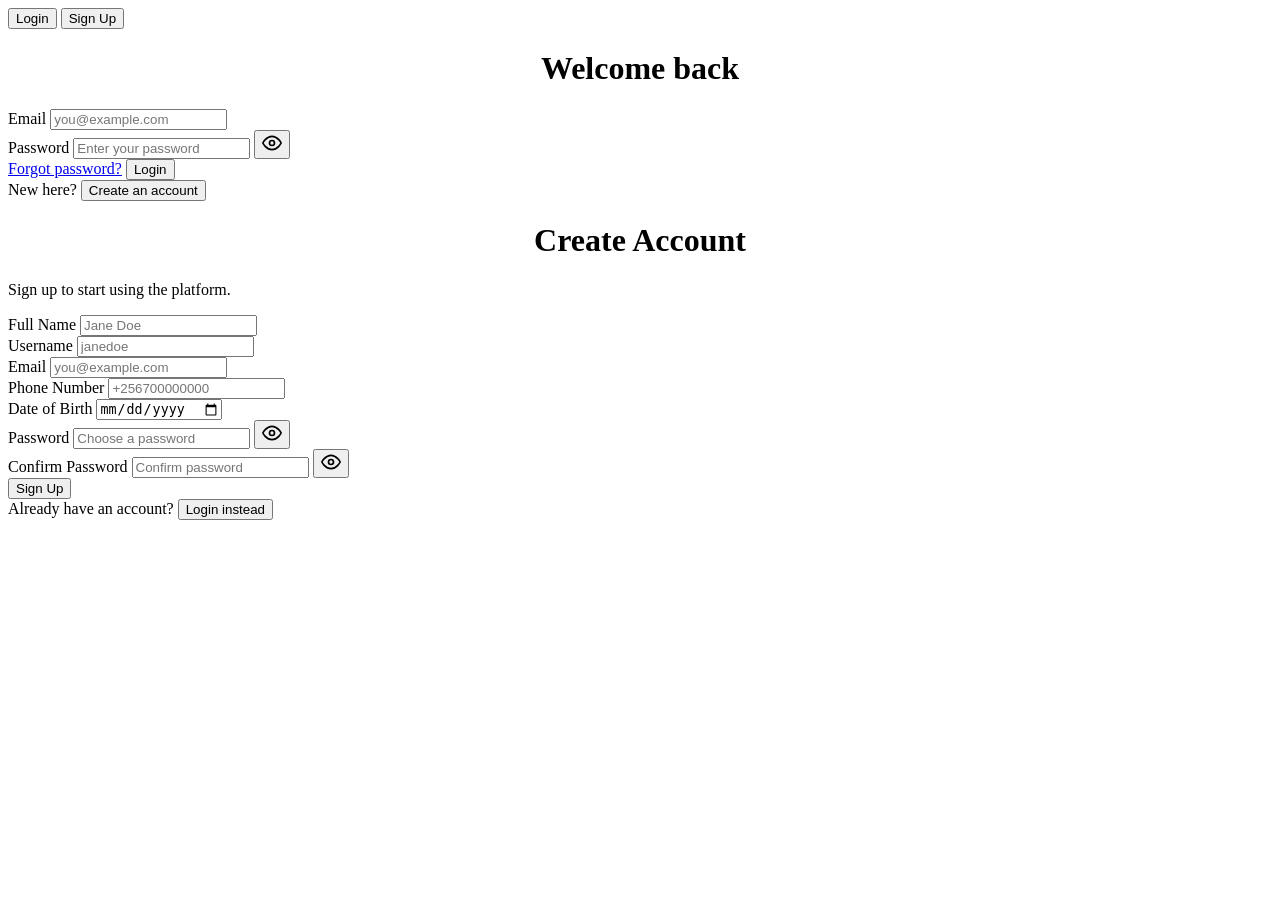
==== login&signup.html @ db1d804a "Add files via upload" ====
<!DOCTYPE html>
<html lang="en">
<head>
  <meta charset="UTF-8">
  <meta name="viewport" content="width=device-width, initial-scale=1.0">
  <title>Login / Signup</title>
 <link rel="stylesheet" href="style1.css">
</head>
<body>
  <div class="container">
    <div class="form-switch">
      <button class="active" data-target="login-form">Login</button>
      <button data-target="signup-form">Sign Up</button>
    </div>
    <div class="card">
      <form id="login-form" class="active">
      <center><h1>Welcome back </h1></center>
       
        <div class="field">
          <label for="login-email">Email</label>
          <input id="login-email" type="email" placeholder="you@example.com" required>
        </div>
        <div class="field">
          <label for="login-password">Password</label>
          <input id="login-password" class="has-toggle" type="password" placeholder="Enter your password" required>
          <button type="button" class="password-toggle" data-target="login-password" aria-label="Show password"><svg xmlns="http://www.w3.org/2000/svg" viewBox="0 0 24 24" fill="none" stroke="currentColor" stroke-width="2" stroke-linecap="round" stroke-linejoin="round" width="20" height="20"><path d="M1 12s4-8 11-8 11 8 11 8-4 8-11 8-11-8-11-8z"/><circle cx="12" cy="12" r="3"/></svg></button>
        </div>
        <div class="actions">
          <a href="#">Forgot password?</a>
          <button type="submit">Login</button>
        </div>
        <div class="switch-link">
          New here? <button type="button" data-target="signup-form">Create an account</button>
        </div>
      </form>
      <form id="signup-form">
       <center><h1>Create Account</h1></center>
        <p>Sign up to start using the platform.</p>
        <div class="field">
          <label for="signup-name">Full Name</label>
          <input id="signup-name" type="text" placeholder="Jane Doe" required>
        </div>
        <div class="field">
          <label for="signup-username">Username</label>
          <input id="signup-username" type="text" placeholder="janedoe" required>
        </div>
        <div class="field">
          <label for="signup-email">Email</label>
          <input id="signup-email" type="email" placeholder="you@example.com"required>
        </div>
        <div class="field">
          <label for="signup-phone">Phone Number</label>
          <input id="signup-phone" type="tel" placeholder="+256700000000" required>
        </div>
        <div class="field">
          <label for="signup-dob">Date of Birth</label>
          <input id="signup-dob" type="date" required>
        </div>
        <div class="field">
          <label for="signup-password">Password</label>
          <input id="signup-password" class="has-toggle" type="password" placeholder="Choose a password" required>
          <button type="button" class="password-toggle" data-target="signup-password" aria-label="Show password"><svg xmlns="http://www.w3.org/2000/svg" viewBox="0 0 24 24" fill="none" stroke="currentColor" stroke-width="2" stroke-linecap="round" stroke-linejoin="round" width="20" height="20"><path d="M1 12s4-8 11-8 11 8 11 8-4 8-11 8-11-8-11-8z"/><circle cx="12" cy="12" r="3"/></svg></button>
        </div>
        <div class="field">
          <label for="signup-confirm">Confirm Password</label>
          <input id="signup-confirm" class="has-toggle" type="password" placeholder="Confirm password" required>
          <button type="button" class="password-toggle" data-target="signup-confirm" aria-label="Show password"><svg xmlns="http://www.w3.org/2000/svg" viewBox="0 0 24 24" fill="none" stroke="currentColor" stroke-width="2" stroke-linecap="round" stroke-linejoin="round" width="20" height="20"><path d="M1 12s4-8 11-8 11 8 11 8-4 8-11 8-11-8-11-8z"/><circle cx="12" cy="12" r="3"/></svg></button>
        </div>
        <div class="actions">
          <span></span>
          <button type="submit">Sign Up</button>
        </div>
        <div class="switch-link">
          Already have an account? <button type="button" data-target="login-form">Login instead</button>
        </div>
      </form>
    </div>
  </div>
  <script>
    
    const buttons = document.querySelectorAll('.form-switch button, .switch-link button');
    const forms = document.querySelectorAll('form');
    buttons.forEach(button => {
      button.addEventListener('click', () => {
        const targetId = button.dataset.target;
        if (!targetId) return;
        forms.forEach(form => {
          form.classList.toggle('active', form.id === targetId);
        });
        document.querySelectorAll('.form-switch button').forEach(tab => {
          tab.classList.toggle('active', tab.dataset.target === targetId);
        });
      });
    });

    const eyeIcon = '<svg xmlns="http://www.w3.org/2000/svg" viewBox="0 0 24 24" fill="none" stroke="currentColor" stroke-width="2" stroke-linecap="round" stroke-linejoin="round" width="20" height="20"><path d="M1 12s4-8 11-8 11 8 11 8-4 8-11 8-11-8-11-8z"/><circle cx="12" cy="12" r="3"/></svg>';
    const eyeOffIcon = '<svg xmlns="http://www.w3.org/2000/svg" viewBox="0 0 24 24" fill="none" stroke="currentColor" stroke-width="2" stroke-linecap="round" stroke-linejoin="round" width="20" height="20"><path d="M17.94 17.94A10.94 10.94 0 0 1 12 20c-7 0-11-8-11-8a19.49 19.49 0 0 1 5.66-6.36"/><path d="M1 1l22 22"/><path d="M9.88 9.88a3 3 0 0 0 4.24 4.24"/><path d="M14.12 14.12A3 3 0 0 1 9.88 9.88"/><path d="M18.36 5.64A19.49 19.49 0 0 1 23 12s-4 8-11 8a10.94 10.94 0 0 1-5.94-1.94"/></svg>';
    const passwordToggles = document.querySelectorAll('.password-toggle');
    passwordToggles.forEach(toggle => {
      toggle.addEventListener('click', () => {
        const targetInput = document.getElementById(toggle.dataset.target);
        if (!targetInput) return;
        const isPassword = targetInput.type === 'password';
        targetInput.type = isPassword ? 'text' : 'password';
        toggle.innerHTML = isPassword ? eyeOffIcon : eyeIcon;
        toggle.setAttribute('aria-label', isPassword ? 'Hide password' : 'Show password');
      });
    });

    const googleSheetsEndpoint = 'appscript'; // Replace with your actual Google Apps Script endpoint  
    const homePage = 'homepage.html';
    const loginForm = document.getElementById('login-form');
    const signupForm = document.getElementById('signup-form');
    const loginEmail = document.getElementById('login-email');
    const loginPassword = document.getElementById('login-password');
    const signupName = document.getElementById('signup-name');
    const signupUsername = document.getElementById('signup-username');
    const signupEmail = document.getElementById('signup-email');
    const signupPhone = document.getElementById('signup-phone');
    const signupDob = document.getElementById('signup-dob');
    const signupPassword = document.getElementById('signup-password');
    const signupConfirm = document.getElementById('signup-confirm');

    async function sendSheetRequest(action, data) {
      try {
        const response = await fetch(`${googleSheetsEndpoint}?action=${encodeURIComponent(action)}`, {
          method: 'POST',
          mode: 'cors',
          headers: {
            'Content-Type': 'application/json'
          },
          body: JSON.stringify(data)
        });
        return await response.json();
      } catch (error) {
        console.error('Google Sheets request failed:', error);
        return { status: 'error', message: 'Unable to connect to the sheet endpoint.' };
      }
    }

    loginForm.addEventListener('submit', async event => {
      event.preventDefault();
      const email = loginEmail.value.trim();
      const password = loginPassword.value;
      if (!email || !password) {
        alert('Please enter both email and password.');
        return;
      }
      const result = await sendSheetRequest('login', { email, password });
      if (result.status === 'success') {
        window.location.href = homePage;
      } else {
        alert(result.message || 'Login failed. Please check your credentials.');
      }
    });

    signupForm.addEventListener('submit', async event => {
      event.preventDefault();
      const name = signupName.value.trim();
      const username = signupUsername.value.trim();
      const email = signupEmail.value.trim();
      const phone = signupPhone.value.trim();
      const dob = signupDob.value;
      const password = signupPassword.value;
      const confirm = signupConfirm.value;

      if (!name || !username || !email || !phone || !dob || !password || !confirm) {
        alert('Please fill out all signup fields.');
        return;
      }
      if (password !== confirm) {
        alert('Passwords do not match.');
        return;
      }

      const result = await sendSheetRequest('signup', {
        name,
        username,
        email,
        phone,
        dob,
        password
      });

      if (result.status === 'success') {
        alert('Signup successful. You can now log in.');
        signupForm.reset();
        loginForm.classList.add('active');
        signupForm.classList.remove('active');
        document.querySelectorAll('.form-switch button').forEach(tab => {
          tab.classList.toggle('active', tab.dataset.target === 'login-form');
        });
      } else {
        alert(result.message || 'Signup failed. Please try again.');
      }
    });
  </script>

</body>
</html>
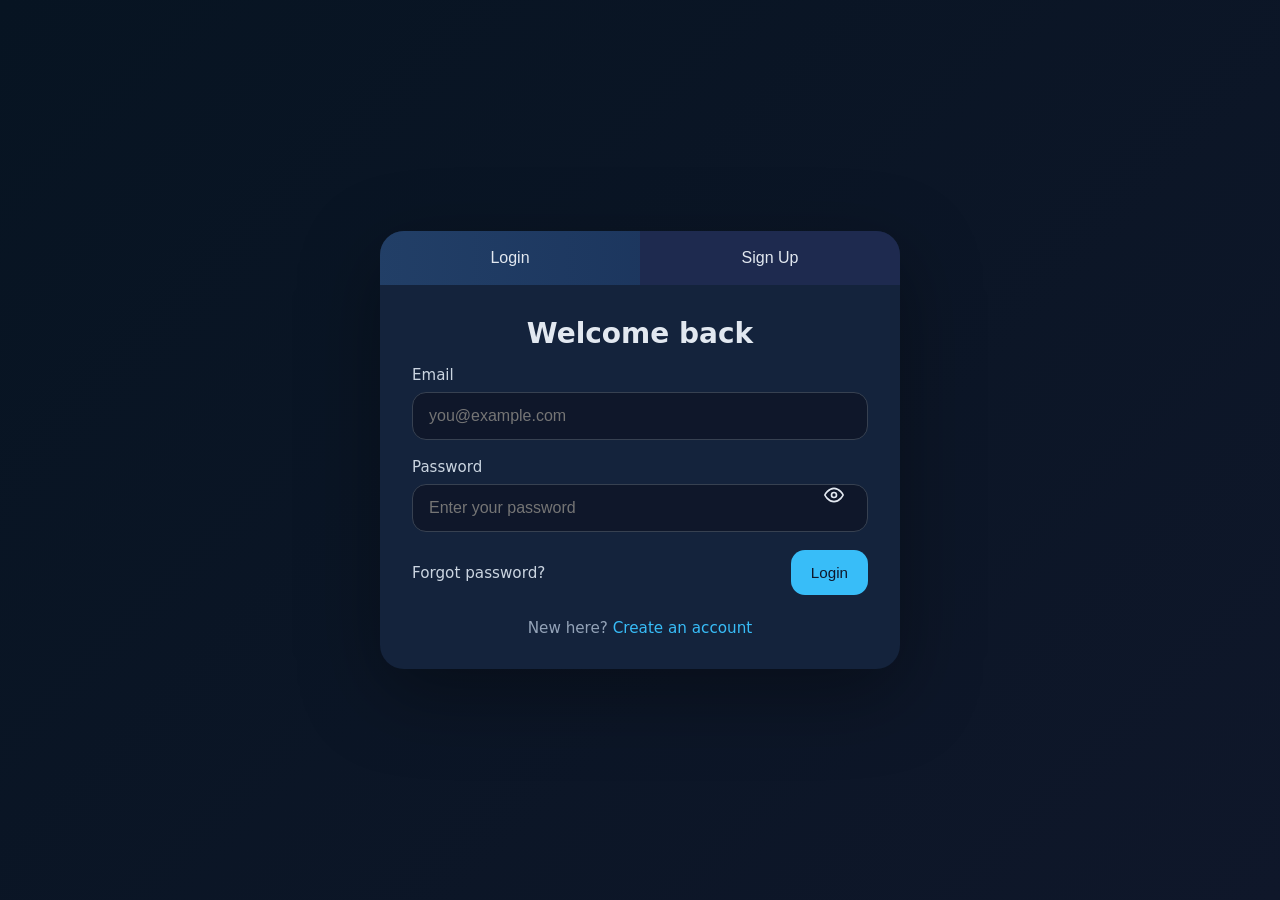
==== commit 9f80fa41: "Fix HTML encoding issues in login and signup page" ====
--- a/login&signup.html
+++ b/login&signup.html
@@ -194,7 +194,12 @@
         alert(result.message || 'Signup failed. Please try again.');
       }
     });
+
+
+    
   </script>
+
+
 
 </body>
 </html>
--- a/style1.css
+++ b/style1.css
@@ -0,0 +1,270 @@
+ 
+    :root {
+      --background: #0f172a;
+      --card: #14233c;
+      --panel: #1e2a4f;
+      --text: #e2e8f0;
+      --accent: #38bdf8;
+      --accent-dark: #0ea5e9;
+      --shadow: rgba(0, 0, 0, 0.35);
+    }
+    * {
+      box-sizing: border-box;
+      margin: 0;
+      padding: 0;
+    }
+    body {
+      font-family: Inter, system-ui, sans-serif;
+      background: linear-gradient(135deg, #071422 0%, #0f172a 100%);
+      color: var(--text);
+      min-height: 100vh;
+      display: flex;
+      align-items: center;
+      justify-content: center;
+      padding: 24px;
+    }
+    .container {
+      width: min(520px, 100%);
+      background: var(--card);
+      border-radius: 24px;
+      box-shadow: 0 24px 80px var(--shadow);
+      overflow: hidden;
+    }
+    .form-switch {
+      display: flex;
+      background: var(--panel);
+    }
+    .form-switch button {
+      flex: 1;
+      border: none;
+      background: transparent;
+      color: var(--text);
+      padding: 18px 0;
+      font-size: 1rem;
+      cursor: pointer;
+      transition: background 0.25s ease;
+    }
+    .form-switch button.active,
+    .form-switch button:hover {
+      background: linear-gradient(90deg, rgba(56,189,248,.14), rgba(14,165,233,.1));
+    }
+    .card {
+      padding: 32px;
+    }
+    .card h1 {
+      font-size: 1.75rem;
+      margin-bottom: 16px;
+    }
+    .card p {
+      color: #cbd5e1;
+      margin-bottom: 24px;
+      line-height: 1.6;
+    }
+    .field {
+      margin-bottom: 18px;
+      position: relative;
+    }
+    .field input.has-toggle {
+      padding-right: 52px;
+    }
+    .password-toggle {
+      position: absolute;
+      right: 16px;
+      top: 50%;
+      transform: translateY(-50%);
+      background: none;
+      border: none;
+      color: var(--text);
+      cursor: pointer;
+      width: 36px;
+      height: 36px;
+      display: flex;
+      align-items: center;
+      justify-content: center;
+      padding: 0;
+    }
+    .field label {
+      display: block;
+      margin-bottom: 8px;
+      font-size: 0.94rem;
+      color: #cbd5e1;
+    }
+    .field input {
+      width: 100%;
+      padding: 14px 16px;
+      border: 1px solid #374151;
+      border-radius: 14px;
+      background: #0f172a;
+      color: var(--text);
+      font-size: 1rem;
+    }
+    .field input:focus {
+      outline: none;
+      border-color: var(--accent);
+      box-shadow: 0 0 0 4px rgba(56,189,248,0.12);
+    }
+    .actions {
+      display: flex;
+      align-items: center;
+      justify-content: space-between;
+      margin-top: 8px;
+    }
+    .actions a,
+    .actions button {
+      color: #cbd5e1;
+      text-decoration: none;
+      font-size: 0.95rem;
+    }
+    .actions button {
+      background: var(--accent);
+      color: #0f172a;
+      border: none;
+      border-radius: 14px;
+      padding: 14px 20px;
+      cursor: pointer;
+      transition: background 0.2s ease;
+    }
+    .actions button:hover {
+      background: var(--accent-dark);
+    }
+    .switch-link {
+      margin-top: 24px;
+      text-align: center;
+      color: #94a3b8;
+      font-size: 0.95rem;
+    }
+    .switch-link button {
+      background: none;
+      border: none;
+      color: var(--accent);
+      cursor: pointer;
+      padding: 0;
+      font: inherit;
+    }
+    form {
+      display: none;
+    }
+    form.active {
+      display: block;
+    }
+    @media (max-width: 768px) {
+      body {
+        padding: 16px;
+      }
+      .container {
+        width: 100%;
+        border-radius: 20px;
+      }
+      .card {
+        padding: 28px;
+      }
+      .card h1 {
+        font-size: 1.5rem;
+      }
+      .form-switch button {
+        padding: 16px 0;
+        font-size: 0.95rem;
+      }
+      .field input {
+        padding: 12px 14px;
+        font-size: 16px;
+      }
+      .password-toggle {
+        width: 32px;
+        height: 32px;
+      }
+      .field input.has-toggle {
+        padding-right: 44px;
+      }
+      .actions button {
+        padding: 12px 18px;
+        font-size: 0.9rem;
+      }
+    }
+    @media (max-width: 480px) {
+      body {
+        padding: 12px;
+      }
+      .container {
+        border-radius: 16px;
+      }
+      .card {
+        padding: 20px;
+      }
+      .card h1 {
+        font-size: 1.25rem;
+        margin-bottom: 12px;
+      }
+      .card p {
+        margin-bottom: 20px;
+        font-size: 0.9rem;
+      }
+      .form-switch {
+        display: flex;
+        gap: 0;
+      }
+      .form-switch button {
+        padding: 14px 0;
+        font-size: 0.85rem;
+      }
+      .field {
+        margin-bottom: 16px;
+      }
+      .field label {
+        font-size: 0.85rem;
+        margin-bottom: 6px;
+      }
+      .field input {
+        padding: 10px 12px;
+        font-size: 16px;
+        border-radius: 10px;
+      }
+      .password-toggle {
+        right: 12px;
+        width: 28px;
+        height: 28px;
+      }
+      .password-toggle svg {
+        width: 18px;
+        height: 18px;
+      }
+      .field input.has-toggle {
+        padding-right: 40px;
+      }
+      .actions {
+        flex-direction: column;
+        gap: 12px;
+        margin-top: 6px;
+      }
+      .actions a {
+        font-size: 0.85rem;
+      }
+      .actions button {
+        width: 100%;
+        padding: 12px 16px;
+        font-size: 0.9rem;
+      }
+      .switch-link {
+        margin-top: 20px;
+        font-size: 0.85rem;
+      }
+      .switch-link button {
+        font-size: 0.85rem;
+      }
+    }
+    @media (max-width: 360px) {
+      .card {
+        padding: 16px;
+      }
+      .card h1 {
+        font-size: 1.1rem;
+      }
+      .form-switch button {
+        padding: 12px 0;
+        font-size: 0.8rem;
+      }
+      .field input {
+        padding: 10px 12px;
+        font-size: 16px;
+      }
+    }
